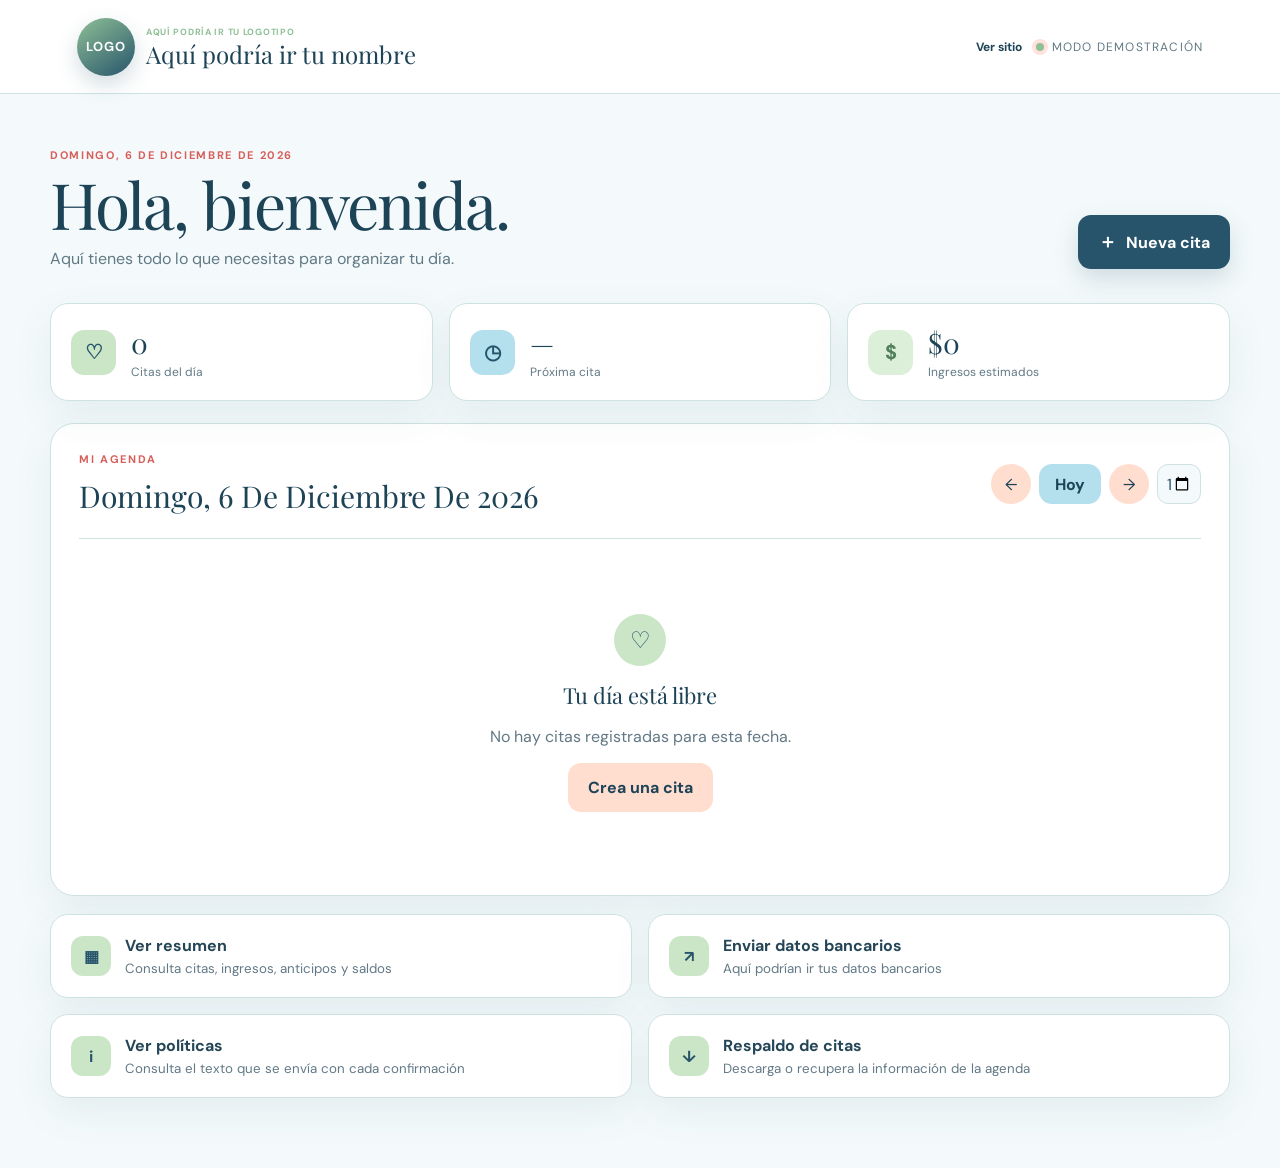
==== agenda/index.html @ fcd3867f "Crear demo de agenda para fisioterapia" ====
<!doctype html><html lang="es"><head><meta charset="utf-8"><meta name="viewport" content="width=device-width,initial-scale=1"><meta name="theme-color" content="#174a78"><title>Mi Agenda · Aquí podría ir tu nombre</title><link rel="preconnect" href="https://fonts.googleapis.com"><link rel="preconnect" href="https://fonts.gstatic.com" crossorigin><link href="https://fonts.googleapis.com/css2?family=DM+Sans:wght@400;500;600;700&family=Playfair+Display:ital,wght@0,600;1,600&display=swap" rel="stylesheet"><link rel="stylesheet" href="css/styles.css"><link rel="stylesheet" href="css/brand.css"><link rel="stylesheet" href="css/finance.css"><link rel="stylesheet" href="css/messages.css"><link rel="stylesheet" href="css/summary.css"><link rel="stylesheet" href="css/backup.css"></head><body>
<header class="topbar"><a class="brand" href="../index.html" aria-label="Volver al sitio de reservaciones"><span class="brand-logo-wrap brand-placeholder" aria-hidden="true">LOGO</span><span class="brand-name"><small>Aquí podría ir tu logotipo</small>Aquí podría ir tu nombre</span></a><div class="topbar-status"><a class="back-site-link" href="../index.html">Ver sitio</a><p class="private-label"><span></span> Modo demostración</p></div></header>
<main class="app-shell"><section class="welcome"><div><p class="eyebrow" id="todayText"></p><h1>Hola, bienvenida.</h1><p>Aquí tienes todo lo que necesitas para organizar tu día.</p></div><button class="primary-btn" id="newAppointmentBtn"><span>＋</span> Nueva cita</button></section>
<section class="stats" aria-label="Resumen del día"><article><span class="stat-icon blush">♡</span><div><strong id="appointmentCount">0</strong><p>Citas del día</p></div></article><article><span class="stat-icon sand">◷</span><div><strong id="nextTime">—</strong><p>Próxima cita</p></div></article><article><span class="stat-icon green">$</span><div><strong id="dayIncome">$0</strong><p>Ingresos estimados</p></div></article></section>
<section class="agenda-card"><div class="agenda-head"><div><p class="eyebrow">Mi agenda</p><h2 id="dateTitle"></h2></div><div class="date-controls"><button class="icon-btn" id="previousDay" aria-label="Día anterior">←</button><button class="today-btn" id="todayBtn">Hoy</button><button class="icon-btn" id="nextDay" aria-label="Día siguiente">→</button><input id="datePicker" type="date" aria-label="Elegir fecha"></div></div><div class="appointment-list" id="appointmentList"></div></section>
<section class="quick-actions"><button id="summaryBtn"><span>▦</span><div><strong>Ver resumen</strong><small>Consulta citas, ingresos, anticipos y saldos</small></div></button><button id="paymentBtn"><span>↗</span><div><strong>Enviar datos bancarios</strong><small>Aquí podrían ir tus datos bancarios</small></div></button><button id="policiesBtn"><span>i</span><div><strong>Ver políticas</strong><small>Consulta el texto que se envía con cada confirmación</small></div></button><button id="backupBtn"><span>↓</span><div><strong>Respaldo de citas</strong><small>Descarga o recupera la información de la agenda</small></div></button></section></main>
<dialog id="appointmentDialog"><button class="dialog-close" data-close-dialog aria-label="Cerrar">×</button><p class="eyebrow" id="formEyebrow">Nueva cita</p><h2 id="formTitle">Agendar cita</h2><form id="appointmentForm" novalidate><input id="appointmentId" type="hidden"><div class="form-row"><label>Nombre de la clienta<input id="clientName" required autocomplete="name" placeholder="Nombre completo"></label><label>WhatsApp<input id="clientPhone" type="tel" required inputmode="tel" autocomplete="tel" placeholder="10 dígitos"></label></div><label>Área<select id="areaSelect" required><option value="hands">Manos</option><option value="feet">Pies</option><option value="both">Manos y pies</option></select></label><div class="service-builder"><div class="service-builder-head"><b>Servicios de la cita</b><button class="secondary-btn" id="addServiceBtn" type="button">＋ Agregar servicio</button></div><div id="serviceRows"></div><small>Agrega todos los servicios que necesites. Puedes quitar cualquiera antes de guardar.</small></div><div class="form-row"><label>Fecha<input id="appointmentDate" type="date" required></label><label>Hora<select id="appointmentTime" required></select></label></div><div class="form-row"><label>Precio acordado <span>(opcional)</span><input id="appointmentPrice" type="number" min="0" step="1" inputmode="decimal" placeholder="$0"></label><label>Anticipo <span>(opcional)</span><input id="appointmentDeposit" type="number" min="0" step="1" inputmode="decimal" placeholder="$0"></label></div><label>Notas <span>(opcional)</span><textarea id="appointmentNotes" rows="3" placeholder="Diseño, color o cualquier detalle"></textarea></label><p class="form-error" id="formError"></p><div class="form-actions"><button class="danger-btn" id="deleteBtn" type="button" hidden>Cancelar cita</button><button class="primary-btn" type="submit">Guardar cita</button></div></form></dialog>
<dialog id="paymentDialog"><button class="dialog-close" data-close-dialog aria-label="Cerrar">×</button><p class="eyebrow">Transferencia</p><h2>Enviar datos bancarios</h2><p class="dialog-copy">Aquí podrían ir tus datos bancarios. Escribe el WhatsApp de la clienta para preparar el mensaje de demostración.</p><form id="paymentForm"><label>Número de WhatsApp<input id="paymentPhone" type="tel" required inputmode="tel" placeholder="10 dígitos"></label><button class="whatsapp-btn" type="submit">Abrir WhatsApp</button></form></dialog>
<dialog id="messageDialog"><button class="dialog-close" data-close-dialog aria-label="Cerrar">×</button><p class="eyebrow">WhatsApp</p><h2 id="messageDialogTitle">Mensaje para la clienta</h2><p class="dialog-copy">Elige el mensaje que deseas preparar. Podrás revisarlo antes de enviarlo en WhatsApp.</p><div class="message-options"><button type="button" data-message-type="confirmation"><span>✓</span><div><strong>Confirmar cita</strong><small>Fecha, horario, servicio, ubicación y políticas</small></div></button><button type="button" data-message-type="reminder"><span>◷</span><div><strong>Enviar recordatorio</strong><small>Un mensaje breve con los datos de la cita</small></div></button><button type="button" data-message-type="cancellation"><span>×</span><div><strong>Avisar cancelación</strong><small>Notifica la cancelación e invita a reagendar</small></div></button></div></dialog>
<dialog id="summaryDialog" class="summary-dialog"><button class="dialog-close" data-close-dialog aria-label="Cerrar">×</button><p class="eyebrow">Actividad</p><h2>Resumen de la agenda</h2><div class="summary-tabs" role="group" aria-label="Periodo del resumen"><button type="button" class="active" data-summary-period="week">Esta semana</button><button type="button" data-summary-period="month">Este mes</button></div><p class="summary-range" id="summaryRange"></p><div class="summary-metrics"><article><small>Citas</small><strong id="summaryAppointments">0</strong></article><article><small>Ingresos</small><strong id="summaryIncome">$0</strong></article><article><small>Anticipos</small><strong id="summaryDeposits">$0</strong></article><article><small>Saldo pendiente</small><strong id="summaryBalance">$0</strong></article></div><div class="summary-list" id="summaryList"></div></dialog>
<dialog id="backupDialog" class="backup-dialog"><button class="dialog-close" data-close-dialog aria-label="Cerrar">×</button><p class="eyebrow">Seguridad</p><h2>Respaldo de citas</h2><p class="dialog-copy">Guarda una copia de la agenda y úsala para recuperar las citas en este u otro dispositivo.</p><div class="backup-count"><span>♡</span><div><strong id="backupAppointmentCount">0 citas guardadas</strong><small>El archivo incluye servicios, importes, anticipos y notas.</small></div></div><div class="backup-actions"><button type="button" class="primary-btn" id="exportBackupBtn">↓ Descargar respaldo</button><label class="backup-upload">↑ Restaurar respaldo<input id="importBackupInput" type="file" accept=".json,application/json"></label></div><p class="backup-note">Al restaurar, las citas del archivo se combinarán con las existentes. No se eliminará ninguna cita actual.</p><p class="form-error" id="backupError"></p></dialog>
<dialog id="policiesDialog"><button class="dialog-close" data-close-dialog aria-label="Cerrar">×</button><p class="eyebrow">Aquí podría ir tu nombre</p><h2>Políticas de citas</h2><p class="dialog-copy">Buscamos cuidar el tiempo de cada clienta y brindar el mejor servicio.</p><ul><li>Para cancelar o reagendar, avísanos con al menos 48 horas de anticipación.</li><li>Después de 10 minutos de retraso, la cita será cancelada y el anticipo no será reembolsable.</li><li>Los anticipos no son reembolsables; avisando con al menos 48 horas de anticipación, pueden conservarse para una nueva fecha.</li><li>Una cita puede reagendarse un máximo de dos veces.</li></ul><button class="secondary-btn full" data-close-dialog>Entendido</button></dialog>
<div class="toast" id="toast" role="status"></div><script src="js/app.js"></script></body></html>
---- agenda/css/styles.css ----
:root{--wine:#5b2c3d;--wine2:#744055;--rose:#c98f99;--blush:#f6e9ea;--cream:#faf7f2;--sand:#f3eadb;--ink:#30272a;--muted:#7b6f72;--line:#eadfdd;--white:#fff;--green:#47866a;--shadow:0 18px 50px #47232f12}*{box-sizing:border-box}html{scroll-behavior:smooth}body{margin:0;background:var(--cream);color:var(--ink);font-family:"DM Sans",sans-serif;min-height:100vh}button,input,select,textarea{font:inherit}button{cursor:pointer}button:focus-visible,input:focus-visible,select:focus-visible,textarea:focus-visible{outline:3px solid #c98f9966;outline-offset:2px}[hidden]{display:none!important}.topbar{height:84px;padding:0 clamp(20px,6vw,84px);background:#fff;border-bottom:1px solid var(--line);display:flex;align-items:center;justify-content:space-between}.brand{display:flex;align-items:center;gap:12px;color:var(--wine);font:24px "Playfair Display",serif;text-decoration:none}.brand em{font-weight:400}.brand-mark{width:42px;height:42px;border-radius:50%;display:grid;place-items:center;background:var(--wine);color:#fff;font-style:italic}.private-label{display:flex;align-items:center;gap:8px;color:var(--muted);font-size:12px;text-transform:uppercase;letter-spacing:.1em}.private-label span{width:8px;height:8px;border-radius:50%;background:#6ca77e;box-shadow:0 0 0 4px #e8f2eb}.app-shell{width:min(1180px,calc(100% - 40px));margin:auto;padding:54px 0 70px}.eyebrow{margin:0 0 10px;color:var(--rose);font-size:11px;font-weight:700;letter-spacing:.15em;text-transform:uppercase}.welcome{display:flex;justify-content:space-between;align-items:end;gap:25px;margin-bottom:34px}.welcome h1{margin:0;color:var(--wine);font:clamp(42px,5vw,66px)/1 "Playfair Display",serif;letter-spacing:-.03em}.welcome p:last-child{color:var(--muted);margin:12px 0 0}.primary-btn,.secondary-btn,.danger-btn,.whatsapp-btn,.today-btn{border:0;border-radius:13px;padding:14px 20px;font-weight:700}.primary-btn{background:var(--wine);color:#fff;display:inline-flex;align-items:center;justify-content:center;gap:9px}.primary-btn:hover{background:var(--wine2);transform:translateY(-1px)}.primary-btn span{font-size:19px}.stats{display:grid;grid-template-columns:repeat(3,1fr);gap:16px;margin-bottom:22px}.stats article{background:#fff;border:1px solid var(--line);border-radius:18px;padding:20px;display:flex;align-items:center;gap:15px;box-shadow:var(--shadow)}.stats strong{display:block;color:var(--wine);font:28px "Playfair Display",serif}.stats p{color:var(--muted);font-size:12px;margin:3px 0 0}.stat-icon{width:45px;height:45px;border-radius:13px;display:grid;place-items:center;color:var(--wine);font-size:20px;font-weight:700}.blush{background:var(--blush)}.sand{background:var(--sand)}.green{background:#e4f0e8;color:var(--green)}.agenda-card{background:#fff;border:1px solid var(--line);border-radius:24px;padding:28px;box-shadow:var(--shadow)}.agenda-head{display:flex;justify-content:space-between;align-items:center;gap:20px;padding-bottom:22px;border-bottom:1px solid var(--line)}.agenda-head h2{margin:0;color:var(--wine);font:30px "Playfair Display",serif;text-transform:capitalize}.date-controls{display:flex;align-items:center;gap:8px}.icon-btn,.today-btn{height:40px;border:0;background:var(--blush);color:var(--wine)}.icon-btn{width:40px;border-radius:50%}.today-btn{padding:0 16px}#datePicker{width:44px;height:40px;padding:8px;border:1px solid var(--line);background:var(--cream);color:var(--wine);border-radius:11px}.appointment-list{display:grid;gap:11px;padding-top:20px}.appointment-item{display:grid;grid-template-columns:90px 5px 1fr auto;gap:18px;align-items:center;border:1px solid var(--line);border-radius:17px;padding:17px 18px;transition:.2s}.appointment-item:hover{border-color:#d6babe;box-shadow:0 10px 25px #47232f0d}.appointment-time{color:var(--wine);font:22px "Playfair Display",serif}.appointment-time small{display:block;color:var(--muted);font:10px "DM Sans",sans-serif;margin-top:3px}.service-line{height:50px;border-radius:5px;background:var(--rose)}.appointment-info h3{margin:0 0 5px;font-size:16px}.appointment-info p{margin:2px 0;color:var(--muted);font-size:12px}.appointment-meta{display:flex;align-items:center;justify-content:flex-end;gap:9px}.price{color:var(--wine);font-weight:700;font-size:14px}.more-btn,.message-btn{border:0;border-radius:10px;padding:10px 12px;font-weight:700}.message-btn{background:#e3f3e9;color:#28744e}.more-btn{background:var(--blush);color:var(--wine)}.empty-state{text-align:center;padding:55px 20px;color:var(--muted)}.empty-state span{display:grid;place-items:center;margin:0 auto 14px;width:52px;height:52px;border-radius:50%;background:var(--blush);color:var(--wine);font-size:23px}.empty-state strong{display:block;color:var(--wine);font:22px "Playfair Display",serif;margin-bottom:6px}.quick-actions{display:grid;grid-template-columns:1fr 1fr;gap:16px;margin-top:18px}.quick-actions>button{background:#fff;border:1px solid var(--line);border-radius:18px;padding:20px;display:flex;gap:14px;align-items:center;text-align:left;color:var(--ink)}.quick-actions>button>span{width:40px;height:40px;flex:0 0 40px;border-radius:12px;background:var(--blush);display:grid;place-items:center;color:var(--wine);font-weight:700}.quick-actions strong,.quick-actions small{display:block}.quick-actions small{color:var(--muted);margin-top:4px}
dialog{width:min(94vw,620px);max-height:92vh;overflow:auto;border:0;border-radius:24px;padding:32px;color:var(--ink);box-shadow:0 35px 90px #33182147}dialog::backdrop{background:#2b1c2194;backdrop-filter:blur(3px)}dialog h2{font:34px "Playfair Display",serif;color:var(--wine);margin:0 0 24px}.dialog-close{position:absolute;right:18px;top:16px;border:0;background:var(--blush);color:var(--wine);width:35px;height:35px;border-radius:50%;font-size:22px}form{display:grid;gap:16px}.form-row{display:grid;grid-template-columns:1fr 1fr;gap:14px}label{display:grid;gap:7px;color:var(--wine);font-size:12px;font-weight:700}label span{color:var(--muted);font-weight:400}input,select,textarea{width:100%;border:1px solid var(--line);background:var(--cream);color:var(--ink);border-radius:11px;padding:13px 14px}textarea{resize:vertical}.form-actions{display:flex;justify-content:flex-end;gap:10px;margin-top:5px}.danger-btn{background:#fae5e6;color:#9c3f48}.secondary-btn{background:var(--blush);color:var(--wine)}.whatsapp-btn{background:#22975d;color:#fff}.full{width:100%}.form-error{min-height:17px;margin:0;color:#a13d47;font-size:12px}.dialog-copy,dialog li{color:var(--muted);line-height:1.6}dialog ul{padding-left:20px;margin-bottom:24px}.toast{position:fixed;bottom:24px;left:50%;transform:translate(-50%,25px);background:var(--ink);color:#fff;padding:12px 20px;border-radius:99px;font-size:13px;opacity:0;pointer-events:none;transition:.25s;z-index:20}.toast.show{opacity:1;transform:translate(-50%,0)}
@media(max-width:760px){.app-shell{width:min(100% - 28px,1180px);padding-top:34px}.welcome{align-items:flex-start;flex-direction:column}.welcome .primary-btn{width:100%}.stats{grid-template-columns:1fr}.agenda-head{align-items:flex-start;flex-direction:column}.date-controls{width:100%}.today-btn{flex:1}.appointment-item{grid-template-columns:70px 4px 1fr}.appointment-meta{grid-column:1/-1;justify-content:stretch}.appointment-meta button{flex:1}.quick-actions{grid-template-columns:1fr}}@media(max-width:500px){.topbar{height:72px;padding:0 16px}.brand{font-size:20px}.brand-mark{width:36px;height:36px}.private-label{font-size:9px}.welcome h1{font-size:45px}.agenda-card{padding:18px}.appointment-item{padding:15px 13px;gap:11px}.form-row{grid-template-columns:1fr}dialog{padding:27px 20px}.date-controls{gap:5px}.icon-btn{width:38px}#datePicker{width:42px}}@media(prefers-reduced-motion:reduce){*{transition:none!important}}

.topbar-status{display:flex;align-items:center;gap:14px}.topbar-status .private-label{margin:0}.sync-status{border:1px solid var(--line);background:var(--cream);color:var(--muted);border-radius:99px;padding:8px 12px;display:flex;align-items:center;gap:7px;font-size:11px}.sync-status span{width:8px;height:8px;border-radius:50%;background:#d49b43}.sync-status.synced span{background:#4b9a70}.sync-status.offline span{background:#9c7a82}.sync-status.pending span{background:#d16b64}.sync-status.syncing span{background:#d49b43;animation:syncPulse 1s infinite alternate}.sync-status b{font-weight:600}@keyframes syncPulse{to{opacity:.35}}@media(max-width:500px){.topbar-status .private-label{display:none}.sync-status{padding:7px 10px}}
.logout-form{display:block;margin:0}.logout-form button{border:0;background:transparent;color:#7a6170;font:600 11px/1 "DM Sans",sans-serif;cursor:pointer;padding:7px 4px}.logout-form button:hover{color:#a34e6b}@media(max-width:500px){.topbar-status{gap:8px}.logout-form button{font-size:0}.logout-form button::after{content:"Salir";font-size:11px}}
---- agenda/css/brand.css ----
/* Agenda de fisioterapia · Paleta azul, verde y celeste */
:root{
  --wine:#27546b;
  --wine2:#1d4357;
  --rose:#8fc096;
  --blush:#cbe6c7;
  --cream:#f4fafb;
  --sand:#b4e0ee;
  --ink:#244657;
  --muted:#627985;
  --line:#cfe2e2;
  --white:#fff;
  --green:#5d9569;
  --shadow:0 14px 38px #27546b14;
}
body{background:var(--cream)}
.back-site-link{color:var(--wine2);font-size:12px;font-weight:700;text-decoration:none}.back-site-link:hover{text-decoration:underline}
.service-builder{margin:16px 0;padding:14px;border:1px solid var(--line);border-radius:16px;background:var(--cream)}
.service-builder-head{display:flex;align-items:center;justify-content:space-between;gap:12px;margin-bottom:10px}
.service-builder-head .secondary-btn{padding:9px 12px;white-space:nowrap}
.service-row{display:grid;grid-template-columns:minmax(100px,.65fr) minmax(150px,1.35fr) minmax(120px,1fr) minmax(110px,.8fr) auto;gap:8px;align-items:end;padding:12px 0;border-top:1px solid var(--line)}
.service-row:first-child{border-top:0}.service-row label{margin:0}.service-row .remove-service{min-height:42px;border:0;border-radius:12px;padding:0 12px;background:#fff0e9;color:#a64242;font-weight:700;cursor:pointer}
.service-builder>small{display:block;color:var(--muted);margin-top:8px}
@media(max-width:720px){.service-row{grid-template-columns:1fr 1fr}.service-row .remove-service{grid-column:1/-1}.service-builder-head{align-items:flex-start;flex-direction:column}}
.topbar{height:94px;background:#fff;border-bottom-color:var(--line)}
.brand{gap:11px;color:var(--wine2)}
.brand-logo-wrap{width:84px;height:84px;display:grid;place-items:center;background:transparent;overflow:visible}
.brand-logo{width:84px;height:84px;object-fit:contain;display:block}
.brand-placeholder{width:58px;height:58px;border-radius:50%;background:linear-gradient(145deg,var(--rose),#e35e74);color:#fff;font:700 13px "DM Sans",sans-serif;letter-spacing:.08em;box-shadow:0 9px 22px #f06f6a33}
.brand-name{display:flex;flex-direction:column;white-space:nowrap;line-height:1.05}
.brand-name small{margin-bottom:4px;color:var(--rose);font:700 9px "DM Sans",sans-serif;letter-spacing:.08em;text-transform:uppercase}
.private-label span{background:var(--rose);box-shadow:0 0 0 4px #ffe2dc}
.eyebrow{color:#d65f5b}
.welcome h1,.stats strong,.agenda-head h2,.appointment-time,.empty-state strong,dialog h2{color:var(--wine2)}
.primary-btn{background:var(--rose);box-shadow:0 10px 24px #f06f6a2e}.primary-btn:hover{background:#df5c58}
.stats article,.agenda-card,.quick-actions>button{border-color:var(--line);box-shadow:var(--shadow)}
.stat-icon.blush{background:#ffe1d5;color:#dc625b}.stat-icon.sand{background:var(--sand);color:#815e17}.stat-icon.green{background:#dff1e7;color:#347b5d}
.icon-btn,.today-btn,.more-btn,.secondary-btn{background:#ffded0;color:var(--wine2)}
.today-btn{background:#ffd8c7}
.appointment-item:hover{border-color:#f0b2a9;box-shadow:0 8px 22px #7d5a4612}
.service-line{background:var(--rose)}
.message-btn{background:#dff1e7;color:#347b5d}
.quick-actions>button>span,.empty-state span{background:#ffe1d5;color:#d65f5b}
input,select,textarea{background:#fffdfa}
dialog::backdrop{background:#392c3180}
@media(max-width:500px){
  .topbar{height:78px}
  .brand-logo-wrap,.brand-logo{width:58px;height:58px}
  .brand-name{display:none}
}

/* Ajustes finales de la paleta fisioterapia */
.brand-placeholder{background:linear-gradient(145deg,#8fc096,#27546b);box-shadow:0 9px 22px #27546b33}
.primary-btn{background:#27546b;box-shadow:0 10px 24px #27546b2e}.primary-btn:hover{background:#1d4357}
.stat-icon.blush{background:#cbe6c7;color:#27546b}.stat-icon.sand{background:#b4e0ee;color:#27546b}.stat-icon.green{background:#dcefd9;color:#517f59}
.quick-actions>button>span,.empty-state span{background:#cbe6c7;color:#27546b}
.service-row .remove-service{background:#e8f4e6;color:#27546b}
.today-btn{background:#b4e0ee}.appointment-item:hover{border-color:#9dccd0;box-shadow:0 8px 22px #27546b12}
.message-btn{background:#dcefd9;color:#27546b}input,select,textarea{background:#f8fcfd}dialog::backdrop{background:#193d4d80}
---- agenda/css/finance.css ----
.appointment-amount {
  display: grid;
  min-width: 86px;
  text-align: right;
}

.appointment-amount small {
  margin-top: 2px;
  color: var(--muted);
  font-size: 10px;
}

@media (max-width: 760px) {
  .appointment-amount {
    min-width: 72px;
  }
}
---- agenda/css/messages.css ----
.message-options {
  display: grid;
  gap: 11px;
}

.message-options > button {
  display: flex;
  align-items: center;
  gap: 14px;
  width: 100%;
  padding: 16px;
  border: 1px solid var(--line);
  border-radius: 15px;
  background: var(--cream);
  color: var(--ink);
  text-align: left;
}

.message-options > button:hover {
  border-color: var(--rose);
  background: #fff;
}

.message-options > button > span {
  display: grid;
  flex: 0 0 42px;
  width: 42px;
  height: 42px;
  place-items: center;
  border-radius: 12px;
  background: var(--blush);
  color: var(--wine);
  font-size: 18px;
  font-weight: 700;
}

.message-options strong,
.message-options small {
  display: block;
}

.message-options small {
  margin-top: 3px;
  color: var(--muted);
}
---- agenda/css/summary.css ----
.quick-actions {
  grid-template-columns: repeat(2, 1fr);
}

.summary-dialog {
  width: min(94vw, 760px);
}

.summary-tabs {
  display: inline-flex;
  gap: 5px;
  padding: 5px;
  border-radius: 13px;
  background: var(--blush);
}

.summary-tabs button {
  padding: 9px 15px;
  border: 0;
  border-radius: 9px;
  background: transparent;
  color: var(--muted);
  font-weight: 700;
}

.summary-tabs button.active {
  background: #fff;
  color: var(--wine);
  box-shadow: 0 4px 14px #5b2c3d12;
}

.summary-range {
  margin: 15px 0;
  color: var(--muted);
  font-size: 13px;
  text-transform: capitalize;
}

.summary-metrics {
  display: grid;
  grid-template-columns: repeat(4, 1fr);
  gap: 10px;
}

.summary-metrics article {
  padding: 14px;
  border: 1px solid var(--line);
  border-radius: 14px;
  background: var(--cream);
}

.summary-metrics small,
.summary-metrics strong {
  display: block;
}

.summary-metrics small {
  color: var(--muted);
  font-size: 10px;
}

.summary-metrics strong {
  margin-top: 5px;
  color: var(--wine);
  font: 21px "Playfair Display", serif;
}

.summary-list {
  display: grid;
  gap: 8px;
  margin-top: 18px;
  padding-top: 16px;
  border-top: 1px solid var(--line);
}

.summary-entry {
  display: grid;
  grid-template-columns: 92px 1fr auto;
  gap: 12px;
  align-items: center;
  padding: 12px;
  border-radius: 12px;
  background: var(--cream);
}

.summary-entry time {
  color: var(--wine);
  font-size: 11px;
  font-weight: 700;
  text-transform: capitalize;
}

.summary-entry strong,
.summary-entry small {
  display: block;
}

.summary-entry small {
  margin-top: 3px;
  color: var(--muted);
}

.summary-entry > strong {
  color: var(--wine);
  white-space: nowrap;
}

.summary-empty {
  padding: 28px 15px;
  color: var(--muted);
  text-align: center;
}

@media (max-width: 900px) {
  .quick-actions {
    grid-template-columns: 1fr;
  }
}

@media (max-width: 620px) {
  .summary-metrics {
    grid-template-columns: 1fr 1fr;
  }

  .summary-entry {
    grid-template-columns: 76px 1fr;
  }

  .summary-entry > strong {
    grid-column: 2;
  }
}
---- agenda/css/backup.css ----
.backup-count {
  display: flex;
  align-items: center;
  gap: 14px;
  padding: 17px;
  border: 1px solid var(--line);
  border-radius: 15px;
  background: var(--cream);
}

.backup-count > span {
  display: grid;
  flex: 0 0 44px;
  width: 44px;
  height: 44px;
  place-items: center;
  border-radius: 13px;
  background: var(--blush);
  color: var(--wine);
  font-size: 20px;
}

.backup-count strong,
.backup-count small {
  display: block;
}

.backup-count small,
.backup-note {
  color: var(--muted);
}

.backup-count small {
  margin-top: 4px;
}

.backup-actions {
  display: grid;
  grid-template-columns: 1fr 1fr;
  gap: 10px;
  margin-top: 16px;
}

.backup-upload {
  display: flex;
  align-items: center;
  justify-content: center;
  border: 0;
  border-radius: 13px;
  background: var(--blush);
  color: var(--wine);
  font-size: 14px;
  font-weight: 700;
  cursor: pointer;
}

.backup-upload input {
  position: absolute;
  width: 1px;
  height: 1px;
  padding: 0;
  opacity: 0;
  pointer-events: none;
}

.backup-note {
  margin: 14px 0 0;
  font-size: 11px;
  line-height: 1.55;
}

@media (max-width: 520px) {
  .backup-actions {
    grid-template-columns: 1fr;
  }

  .backup-upload {
    min-height: 48px;
  }
}
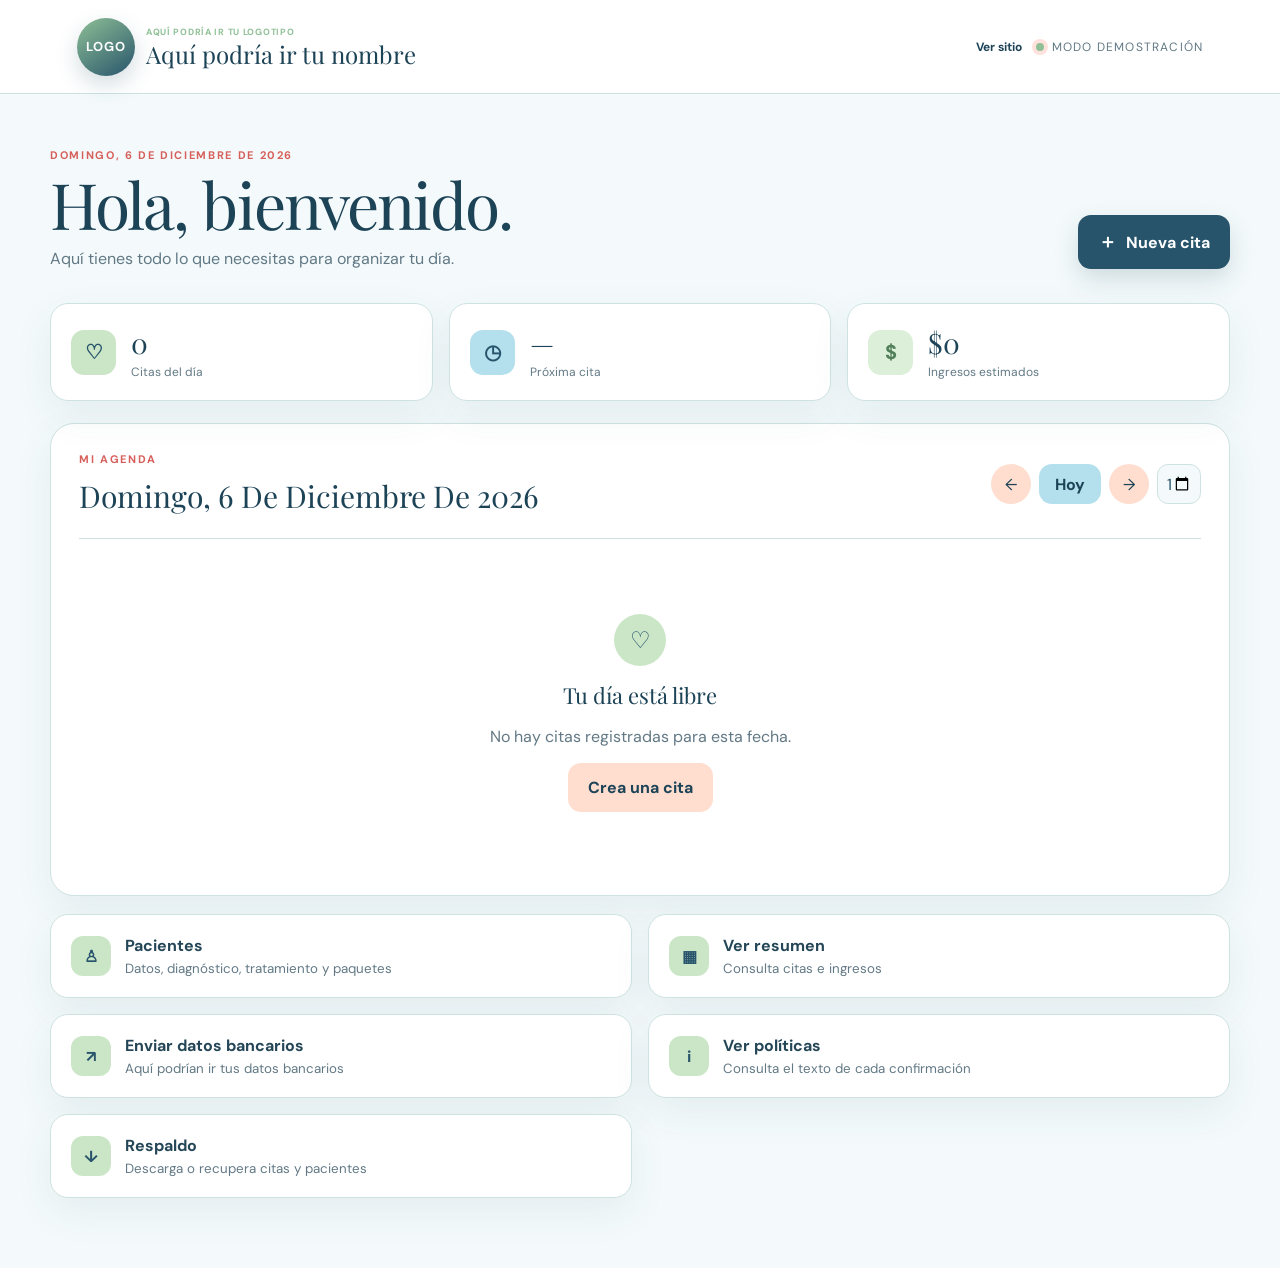
==== commit 78fce577: "Agregar pacientes, paquetes y nuevos horarios" ====
--- a/agenda/index.html
+++ b/agenda/index.html
@@ -1,13 +1,100 @@
-<!doctype html><html lang="es"><head><meta charset="utf-8"><meta name="viewport" content="width=device-width,initial-scale=1"><meta name="theme-color" content="#174a78"><title>Mi Agenda · Aquí podría ir tu nombre</title><link rel="preconnect" href="https://fonts.googleapis.com"><link rel="preconnect" href="https://fonts.gstatic.com" crossorigin><link href="https://fonts.googleapis.com/css2?family=DM+Sans:wght@400;500;600;700&family=Playfair+Display:ital,wght@0,600;1,600&display=swap" rel="stylesheet"><link rel="stylesheet" href="css/styles.css"><link rel="stylesheet" href="css/brand.css"><link rel="stylesheet" href="css/finance.css"><link rel="stylesheet" href="css/messages.css"><link rel="stylesheet" href="css/summary.css"><link rel="stylesheet" href="css/backup.css"></head><body>
-<header class="topbar"><a class="brand" href="../index.html" aria-label="Volver al sitio de reservaciones"><span class="brand-logo-wrap brand-placeholder" aria-hidden="true">LOGO</span><span class="brand-name"><small>Aquí podría ir tu logotipo</small>Aquí podría ir tu nombre</span></a><div class="topbar-status"><a class="back-site-link" href="../index.html">Ver sitio</a><p class="private-label"><span></span> Modo demostración</p></div></header>
-<main class="app-shell"><section class="welcome"><div><p class="eyebrow" id="todayText"></p><h1>Hola, bienvenida.</h1><p>Aquí tienes todo lo que necesitas para organizar tu día.</p></div><button class="primary-btn" id="newAppointmentBtn"><span>＋</span> Nueva cita</button></section>
-<section class="stats" aria-label="Resumen del día"><article><span class="stat-icon blush">♡</span><div><strong id="appointmentCount">0</strong><p>Citas del día</p></div></article><article><span class="stat-icon sand">◷</span><div><strong id="nextTime">—</strong><p>Próxima cita</p></div></article><article><span class="stat-icon green">$</span><div><strong id="dayIncome">$0</strong><p>Ingresos estimados</p></div></article></section>
-<section class="agenda-card"><div class="agenda-head"><div><p class="eyebrow">Mi agenda</p><h2 id="dateTitle"></h2></div><div class="date-controls"><button class="icon-btn" id="previousDay" aria-label="Día anterior">←</button><button class="today-btn" id="todayBtn">Hoy</button><button class="icon-btn" id="nextDay" aria-label="Día siguiente">→</button><input id="datePicker" type="date" aria-label="Elegir fecha"></div></div><div class="appointment-list" id="appointmentList"></div></section>
-<section class="quick-actions"><button id="summaryBtn"><span>▦</span><div><strong>Ver resumen</strong><small>Consulta citas, ingresos, anticipos y saldos</small></div></button><button id="paymentBtn"><span>↗</span><div><strong>Enviar datos bancarios</strong><small>Aquí podrían ir tus datos bancarios</small></div></button><button id="policiesBtn"><span>i</span><div><strong>Ver políticas</strong><small>Consulta el texto que se envía con cada confirmación</small></div></button><button id="backupBtn"><span>↓</span><div><strong>Respaldo de citas</strong><small>Descarga o recupera la información de la agenda</small></div></button></section></main>
-<dialog id="appointmentDialog"><button class="dialog-close" data-close-dialog aria-label="Cerrar">×</button><p class="eyebrow" id="formEyebrow">Nueva cita</p><h2 id="formTitle">Agendar cita</h2><form id="appointmentForm" novalidate><input id="appointmentId" type="hidden"><div class="form-row"><label>Nombre de la clienta<input id="clientName" required autocomplete="name" placeholder="Nombre completo"></label><label>WhatsApp<input id="clientPhone" type="tel" required inputmode="tel" autocomplete="tel" placeholder="10 dígitos"></label></div><label>Área<select id="areaSelect" required><option value="hands">Manos</option><option value="feet">Pies</option><option value="both">Manos y pies</option></select></label><div class="service-builder"><div class="service-builder-head"><b>Servicios de la cita</b><button class="secondary-btn" id="addServiceBtn" type="button">＋ Agregar servicio</button></div><div id="serviceRows"></div><small>Agrega todos los servicios que necesites. Puedes quitar cualquiera antes de guardar.</small></div><div class="form-row"><label>Fecha<input id="appointmentDate" type="date" required></label><label>Hora<select id="appointmentTime" required></select></label></div><div class="form-row"><label>Precio acordado <span>(opcional)</span><input id="appointmentPrice" type="number" min="0" step="1" inputmode="decimal" placeholder="$0"></label><label>Anticipo <span>(opcional)</span><input id="appointmentDeposit" type="number" min="0" step="1" inputmode="decimal" placeholder="$0"></label></div><label>Notas <span>(opcional)</span><textarea id="appointmentNotes" rows="3" placeholder="Diseño, color o cualquier detalle"></textarea></label><p class="form-error" id="formError"></p><div class="form-actions"><button class="danger-btn" id="deleteBtn" type="button" hidden>Cancelar cita</button><button class="primary-btn" type="submit">Guardar cita</button></div></form></dialog>
-<dialog id="paymentDialog"><button class="dialog-close" data-close-dialog aria-label="Cerrar">×</button><p class="eyebrow">Transferencia</p><h2>Enviar datos bancarios</h2><p class="dialog-copy">Aquí podrían ir tus datos bancarios. Escribe el WhatsApp de la clienta para preparar el mensaje de demostración.</p><form id="paymentForm"><label>Número de WhatsApp<input id="paymentPhone" type="tel" required inputmode="tel" placeholder="10 dígitos"></label><button class="whatsapp-btn" type="submit">Abrir WhatsApp</button></form></dialog>
-<dialog id="messageDialog"><button class="dialog-close" data-close-dialog aria-label="Cerrar">×</button><p class="eyebrow">WhatsApp</p><h2 id="messageDialogTitle">Mensaje para la clienta</h2><p class="dialog-copy">Elige el mensaje que deseas preparar. Podrás revisarlo antes de enviarlo en WhatsApp.</p><div class="message-options"><button type="button" data-message-type="confirmation"><span>✓</span><div><strong>Confirmar cita</strong><small>Fecha, horario, servicio, ubicación y políticas</small></div></button><button type="button" data-message-type="reminder"><span>◷</span><div><strong>Enviar recordatorio</strong><small>Un mensaje breve con los datos de la cita</small></div></button><button type="button" data-message-type="cancellation"><span>×</span><div><strong>Avisar cancelación</strong><small>Notifica la cancelación e invita a reagendar</small></div></button></div></dialog>
-<dialog id="summaryDialog" class="summary-dialog"><button class="dialog-close" data-close-dialog aria-label="Cerrar">×</button><p class="eyebrow">Actividad</p><h2>Resumen de la agenda</h2><div class="summary-tabs" role="group" aria-label="Periodo del resumen"><button type="button" class="active" data-summary-period="week">Esta semana</button><button type="button" data-summary-period="month">Este mes</button></div><p class="summary-range" id="summaryRange"></p><div class="summary-metrics"><article><small>Citas</small><strong id="summaryAppointments">0</strong></article><article><small>Ingresos</small><strong id="summaryIncome">$0</strong></article><article><small>Anticipos</small><strong id="summaryDeposits">$0</strong></article><article><small>Saldo pendiente</small><strong id="summaryBalance">$0</strong></article></div><div class="summary-list" id="summaryList"></div></dialog>
-<dialog id="backupDialog" class="backup-dialog"><button class="dialog-close" data-close-dialog aria-label="Cerrar">×</button><p class="eyebrow">Seguridad</p><h2>Respaldo de citas</h2><p class="dialog-copy">Guarda una copia de la agenda y úsala para recuperar las citas en este u otro dispositivo.</p><div class="backup-count"><span>♡</span><div><strong id="backupAppointmentCount">0 citas guardadas</strong><small>El archivo incluye servicios, importes, anticipos y notas.</small></div></div><div class="backup-actions"><button type="button" class="primary-btn" id="exportBackupBtn">↓ Descargar respaldo</button><label class="backup-upload">↑ Restaurar respaldo<input id="importBackupInput" type="file" accept=".json,application/json"></label></div><p class="backup-note">Al restaurar, las citas del archivo se combinarán con las existentes. No se eliminará ninguna cita actual.</p><p class="form-error" id="backupError"></p></dialog>
-<dialog id="policiesDialog"><button class="dialog-close" data-close-dialog aria-label="Cerrar">×</button><p class="eyebrow">Aquí podría ir tu nombre</p><h2>Políticas de citas</h2><p class="dialog-copy">Buscamos cuidar el tiempo de cada clienta y brindar el mejor servicio.</p><ul><li>Para cancelar o reagendar, avísanos con al menos 48 horas de anticipación.</li><li>Después de 10 minutos de retraso, la cita será cancelada y el anticipo no será reembolsable.</li><li>Los anticipos no son reembolsables; avisando con al menos 48 horas de anticipación, pueden conservarse para una nueva fecha.</li><li>Una cita puede reagendarse un máximo de dos veces.</li></ul><button class="secondary-btn full" data-close-dialog>Entendido</button></dialog>
-<div class="toast" id="toast" role="status"></div><script src="js/app.js"></script></body></html>
+<!doctype html>
+<html lang="es">
+<head>
+  <meta charset="utf-8">
+  <meta name="viewport" content="width=device-width,initial-scale=1">
+  <meta name="theme-color" content="#174a78">
+  <title>Mi Agenda · Aquí podría ir tu nombre</title>
+  <link rel="preconnect" href="https://fonts.googleapis.com">
+  <link rel="preconnect" href="https://fonts.gstatic.com" crossorigin>
+  <link href="https://fonts.googleapis.com/css2?family=DM+Sans:wght@400;500;600;700&family=Playfair+Display:ital,wght@0,600;1,600&display=swap" rel="stylesheet">
+  <link rel="stylesheet" href="css/styles.css">
+  <link rel="stylesheet" href="css/brand.css">
+  <link rel="stylesheet" href="css/finance.css">
+  <link rel="stylesheet" href="css/messages.css">
+  <link rel="stylesheet" href="css/summary.css">
+  <link rel="stylesheet" href="css/backup.css">
+</head>
+<body>
+  <header class="topbar">
+    <a class="brand" href="../index.html" aria-label="Volver al sitio de reservaciones"><span class="brand-logo-wrap brand-placeholder" aria-hidden="true">LOGO</span><span class="brand-name"><small>Aquí podría ir tu logotipo</small>Aquí podría ir tu nombre</span></a>
+    <div class="topbar-status"><a class="back-site-link" href="../index.html">Ver sitio</a><p class="private-label"><span></span> Modo demostración</p></div>
+  </header>
+
+  <main class="app-shell">
+    <section class="welcome">
+      <div><p class="eyebrow" id="todayText"></p><h1>Hola, bienvenido.</h1><p>Aquí tienes todo lo que necesitas para organizar tu día.</p></div>
+      <button class="primary-btn" id="newAppointmentBtn"><span>＋</span> Nueva cita</button>
+    </section>
+
+    <section class="stats" aria-label="Resumen del día">
+      <article><span class="stat-icon blush">♡</span><div><strong id="appointmentCount">0</strong><p>Citas del día</p></div></article>
+      <article><span class="stat-icon sand">◷</span><div><strong id="nextTime">—</strong><p>Próxima cita</p></div></article>
+      <article><span class="stat-icon green">$</span><div><strong id="dayIncome">$0</strong><p>Ingresos estimados</p></div></article>
+    </section>
+
+    <section class="agenda-card">
+      <div class="agenda-head"><div><p class="eyebrow">Mi agenda</p><h2 id="dateTitle"></h2></div><div class="date-controls"><button class="icon-btn" id="previousDay" aria-label="Día anterior">←</button><button class="today-btn" id="todayBtn">Hoy</button><button class="icon-btn" id="nextDay" aria-label="Día siguiente">→</button><input id="datePicker" type="date" aria-label="Elegir fecha"></div></div>
+      <div class="appointment-list" id="appointmentList"></div>
+    </section>
+
+    <section class="quick-actions">
+      <button id="patientsBtn"><span>♙</span><div><strong>Pacientes</strong><small>Datos, diagnóstico, tratamiento y paquetes</small></div></button>
+      <button id="summaryBtn"><span>▦</span><div><strong>Ver resumen</strong><small>Consulta citas e ingresos</small></div></button>
+      <button id="paymentBtn"><span>↗</span><div><strong>Enviar datos bancarios</strong><small>Aquí podrían ir tus datos bancarios</small></div></button>
+      <button id="policiesBtn"><span>i</span><div><strong>Ver políticas</strong><small>Consulta el texto de cada confirmación</small></div></button>
+      <button id="backupBtn"><span>↓</span><div><strong>Respaldo</strong><small>Descarga o recupera citas y pacientes</small></div></button>
+    </section>
+  </main>
+
+  <dialog id="appointmentDialog">
+    <button class="dialog-close" data-close-dialog aria-label="Cerrar">×</button>
+    <p class="eyebrow" id="formEyebrow">Nueva cita</p><h2 id="formTitle">Agendar cita</h2>
+    <form id="appointmentForm" novalidate>
+      <input id="appointmentId" type="hidden">
+      <label>Paciente registrado <span>(opcional)</span><select id="appointmentPatient"><option value="">Paciente nuevo</option></select></label>
+      <div class="package-banner" id="appointmentPackage" hidden></div>
+      <div class="form-row"><label>Nombre del paciente<input id="clientName" required autocomplete="name" placeholder="Nombre completo"></label><label>WhatsApp<input id="clientPhone" type="tel" required inputmode="tel" autocomplete="tel" placeholder="10 dígitos"></label></div>
+      <label class="check-row" id="savePatientLabel"><input id="savePatientCheck" type="checkbox" checked><span>Guardar paciente para próximas citas</span></label>
+      <div class="form-row"><label>Área<select id="areaSelect" required><option value="valuation">Valoración</option><option value="followup">Seguimiento</option><option value="valuation_treatment">Valoración y tratamiento</option><option value="revaluation">Revaloración</option></select></label><label>Servicio<select id="serviceSelect" required></select></label></div>
+      <div class="form-row"><label>Fecha<input id="appointmentDate" type="date" required></label><label>Hora<select id="appointmentTime" required></select></label></div>
+      <label>Precio acordado <span>(opcional)</span><input id="appointmentPrice" type="number" min="0" step="1" inputmode="decimal" placeholder="$0"></label>
+      <label>Diagnóstico <span>(opcional)</span><textarea id="appointmentDiagnosis" rows="3" placeholder="Diagnóstico o motivo clínico"></textarea></label>
+      <label>Tratamiento <span>(opcional)</span><textarea id="appointmentTreatment" rows="3" placeholder="Plan o tratamiento indicado"></textarea></label>
+      <label>Notas de la cita <span>(opcional)</span><textarea id="appointmentNotes" rows="3" placeholder="Indicaciones o detalles adicionales"></textarea></label>
+      <p class="form-error" id="formError"></p>
+      <div class="form-actions"><button class="danger-btn" id="deleteBtn" type="button" hidden>Cancelar cita</button><button class="primary-btn" type="submit">Guardar cita</button></div>
+    </form>
+  </dialog>
+
+  <dialog id="patientsDialog" class="patients-dialog">
+    <button class="dialog-close" data-close-dialog aria-label="Cerrar">×</button>
+    <p class="eyebrow">Expedientes</p><div class="dialog-title-row"><h2>Pacientes</h2><button class="secondary-btn" id="newPatientBtn" type="button">＋ Nuevo paciente</button></div>
+    <label>Buscar paciente<input id="patientSearch" type="search" placeholder="Nombre o WhatsApp"></label>
+    <div class="patient-list" id="patientList"></div>
+  </dialog>
+
+  <dialog id="patientEditorDialog">
+    <button class="dialog-close" data-close-dialog aria-label="Cerrar">×</button>
+    <p class="eyebrow" id="patientFormEyebrow">Paciente</p><h2 id="patientFormTitle">Nuevo paciente</h2>
+    <form id="patientForm" novalidate>
+      <input id="patientId" type="hidden">
+      <div class="form-row"><label>Nombre completo<input id="patientName" required autocomplete="name"></label><label>WhatsApp<input id="patientPhone" type="tel" required inputmode="tel"></label></div>
+      <label>Diagnóstico <span>(opcional)</span><textarea id="patientDiagnosis" rows="4" placeholder="Diagnóstico del paciente"></textarea></label>
+      <label>Tratamiento <span>(opcional)</span><textarea id="patientTreatment" rows="4" placeholder="Tratamiento o plan terapéutico"></textarea></label>
+      <fieldset class="package-fields"><legend>Paquete activo</legend><div class="form-row"><label>Paquete<select id="patientPackage"><option value="0">Sin paquete</option><option value="5">5 sesiones</option><option value="10">10 sesiones</option></select></label><label>Sesiones restantes<input id="patientSessions" type="number" min="0" max="10" step="1" value="0"></label></div></fieldset>
+      <p class="form-error" id="patientFormError"></p>
+      <div class="form-actions"><button class="danger-btn" id="deletePatientBtn" type="button" hidden>Eliminar paciente</button><button class="primary-btn" type="submit">Guardar paciente</button></div>
+    </form>
+  </dialog>
+
+  <dialog id="paymentDialog"><button class="dialog-close" data-close-dialog aria-label="Cerrar">×</button><p class="eyebrow">Transferencia</p><h2>Enviar datos bancarios</h2><p class="dialog-copy">Escribe el WhatsApp del paciente para preparar el mensaje.</p><form id="paymentForm"><label>Número de WhatsApp<input id="paymentPhone" type="tel" required inputmode="tel" placeholder="10 dígitos"></label><button class="whatsapp-btn" type="submit">Abrir WhatsApp</button></form></dialog>
+  <dialog id="messageDialog"><button class="dialog-close" data-close-dialog aria-label="Cerrar">×</button><p class="eyebrow">WhatsApp</p><h2 id="messageDialogTitle">Mensaje para el paciente</h2><p class="dialog-copy">Elige el mensaje que deseas preparar.</p><div class="message-options"><button type="button" data-message-type="confirmation"><span>✓</span><div><strong>Confirmar cita</strong><small>Fecha, horario, servicio y paquete</small></div></button><button type="button" data-message-type="reminder"><span>◷</span><div><strong>Enviar recordatorio</strong><small>Un mensaje breve con los datos de la cita</small></div></button><button type="button" data-message-type="cancellation"><span>×</span><div><strong>Avisar cancelación</strong><small>Notifica la cancelación e invita a reagendar</small></div></button></div></dialog>
+  <dialog id="summaryDialog" class="summary-dialog"><button class="dialog-close" data-close-dialog aria-label="Cerrar">×</button><p class="eyebrow">Actividad</p><h2>Resumen de la agenda</h2><div class="summary-tabs" role="group" aria-label="Periodo del resumen"><button type="button" class="active" data-summary-period="week">Esta semana</button><button type="button" data-summary-period="month">Este mes</button></div><p class="summary-range" id="summaryRange"></p><div class="summary-metrics"><article><small>Citas</small><strong id="summaryAppointments">0</strong></article><article><small>Ingresos</small><strong id="summaryIncome">$0</strong></article><article><small>Pacientes</small><strong id="summaryPatients">0</strong></article></div><div class="summary-list" id="summaryList"></div></dialog>
+  <dialog id="backupDialog" class="backup-dialog"><button class="dialog-close" data-close-dialog aria-label="Cerrar">×</button><p class="eyebrow">Seguridad</p><h2>Respaldo</h2><p class="dialog-copy">Guarda una copia de las citas y los expedientes de pacientes.</p><div class="backup-count"><span>♡</span><div><strong id="backupAppointmentCount">0 citas y 0 pacientes</strong><small>Incluye diagnóstico, tratamiento y paquetes activos.</small></div></div><div class="backup-actions"><button type="button" class="primary-btn" id="exportBackupBtn">↓ Descargar respaldo</button><label class="backup-upload">↑ Restaurar respaldo<input id="importBackupInput" type="file" accept=".json,application/json"></label></div><p class="backup-note">Al restaurar, la información se combinará con la existente.</p><p class="form-error" id="backupError"></p></dialog>
+  <dialog id="policiesDialog"><button class="dialog-close" data-close-dialog aria-label="Cerrar">×</button><p class="eyebrow">Aquí podría ir tu nombre</p><h2>Políticas de citas</h2><p class="dialog-copy">Buscamos cuidar el tiempo de cada paciente y brindar el mejor servicio.</p><ul><li>Para cancelar o reagendar, avísanos con al menos 48 horas de anticipación.</li><li>Después de 10 minutos de retraso, la cita podrá cancelarse.</li><li>Una cita puede reagendarse un máximo de dos veces.</li></ul><button class="secondary-btn full" data-close-dialog>Entendido</button></dialog>
+
+  <div class="toast" id="toast" role="status"></div>
+  <script src="js/app.js"></script>
+</body>
+</html>
--- a/agenda/css/brand.css
+++ b/agenda/css/brand.css
@@ -57,3 +57,14 @@
 .service-row .remove-service{background:#e8f4e6;color:#27546b}
 .today-btn{background:#b4e0ee}.appointment-item:hover{border-color:#9dccd0;box-shadow:0 8px 22px #27546b12}
 .message-btn{background:#dcefd9;color:#27546b}input,select,textarea{background:#f8fcfd}dialog::backdrop{background:#193d4d80}
+
+.check-row{display:flex;align-items:center;gap:10px;padding:11px 13px;border:1px solid var(--line);border-radius:12px;background:var(--cream)}
+.check-row input{width:18px;height:18px;margin:0}.check-row span{color:var(--ink);font-weight:600}
+.package-banner{display:grid;gap:4px;padding:14px 16px;border:1px solid #9dcfa4;border-radius:14px;background:#e8f5e7;color:var(--wine2)}
+.package-banner span,.package-banner small{color:var(--muted)}.package-inline{color:var(--green)!important;font-weight:700}
+.dialog-title-row{display:flex;align-items:center;justify-content:space-between;gap:16px;margin-bottom:20px}.dialog-title-row h2{margin:0}
+.patients-dialog{width:min(94vw,760px)}.patient-list{display:grid;gap:10px;margin-top:18px}
+.patient-card{display:flex;align-items:center;justify-content:space-between;gap:16px;padding:15px;border:1px solid var(--line);border-radius:14px;background:var(--cream)}
+.patient-card strong,.patient-card span,.patient-card small{display:block}.patient-card span,.patient-card small{margin-top:3px;color:var(--muted);font-size:12px}.patient-card .package-active{color:var(--green);font-weight:700}
+.package-fields{margin:0;padding:16px;border:1px solid var(--line);border-radius:14px}.package-fields legend{padding:0 7px;color:var(--wine);font-size:12px;font-weight:700}
+@media(max-width:620px){.dialog-title-row,.patient-card{align-items:stretch;flex-direction:column}}
--- a/agenda/css/summary.css
+++ b/agenda/css/summary.css
@@ -38,7 +38,7 @@
 
 .summary-metrics {
   display: grid;
-  grid-template-columns: repeat(4, 1fr);
+  grid-template-columns: repeat(3, 1fr);
   gap: 10px;
 }
 
